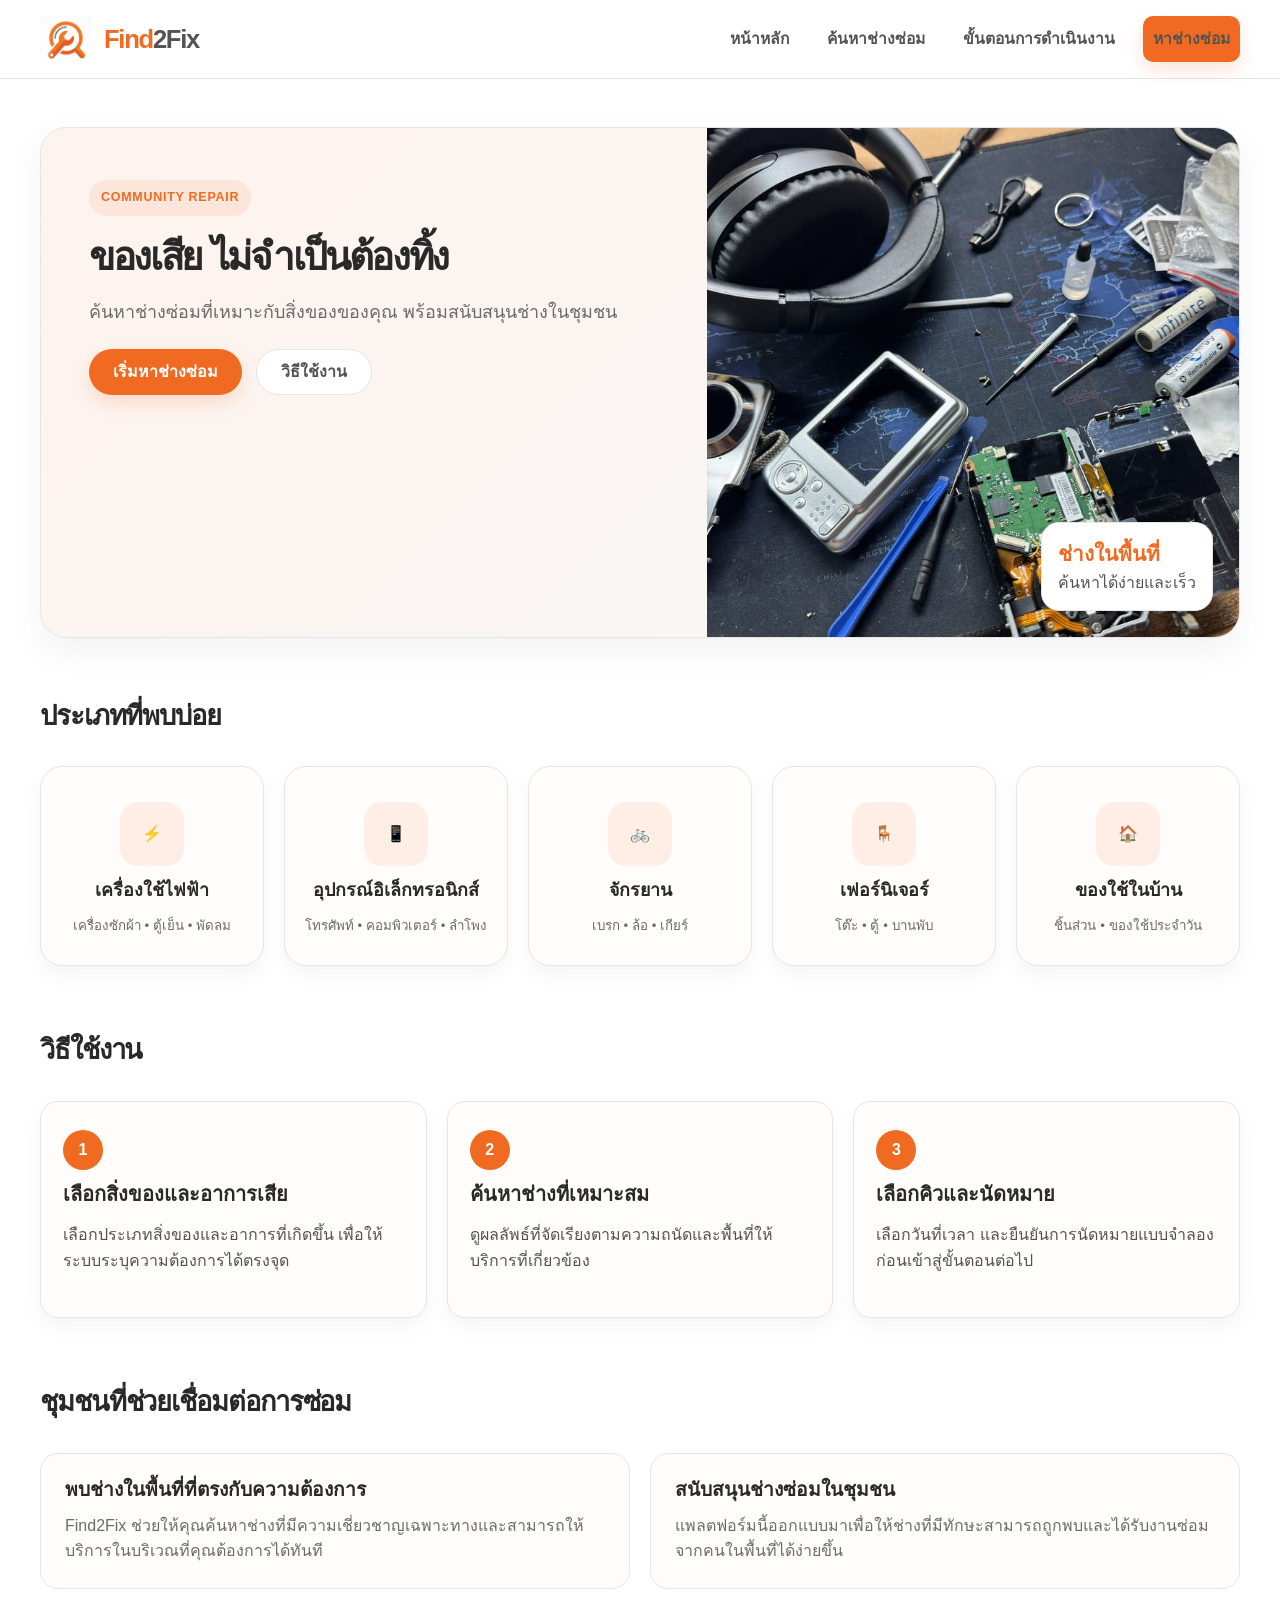
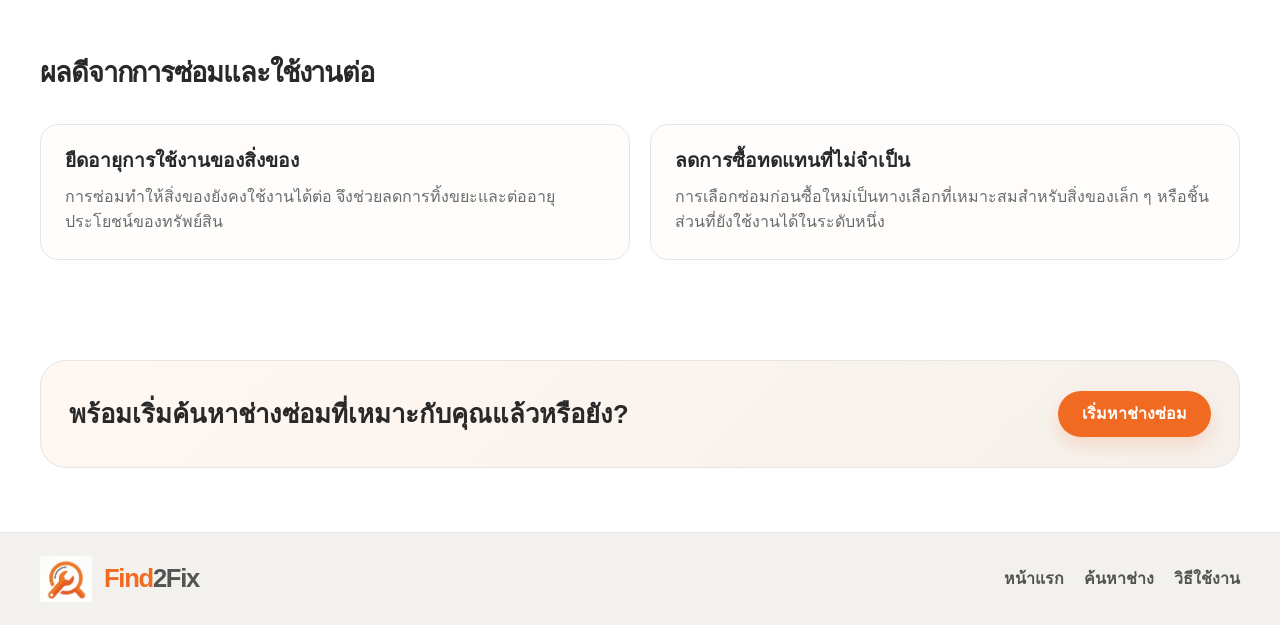
==== Find2Fix/index.html @ 143f9ff7 "Add files via upload" ====
<!DOCTYPE html>
<html lang="th">
  <head>
    <meta charset="UTF-8" />
    <meta name="viewport" content="width=device-width, initial-scale=1.0" />
    <title>Find2Fix | ค้นหาช่างซ่อมในชุมชน</title>
    <meta name="description" content="Find2Fix เป็นแพลตฟอร์มสำหรับค้นหาช่างซ่อมที่เหมาะกับสิ่งของและชุมชนของคุณ" />
    <link rel="stylesheet" href="css/style.css" />
  </head>
  <body data-page="home">
    <header class="site-header">
      <div class="container header-inner">
        <a href="index.html" class="brand" aria-label="Find2Fix home">
          <img class="brand-logo" src="image/f2f_logo02.jpg" alt="โลโก้ Find2Fix" />
          <span class="brand-text"><strong>Find</strong>2Fix</span>
        </a>
        <nav class="main-nav" aria-label="เมนูหลัก">
          <a href="index.html">หน้าหลัก</a>
          <a href="search.html">ค้นหาช่างซ่อม</a>
          <a href="#how-it-works">ขั้นตอนการดำเนินงาน</a>
          <a href="search.html" class="btn btn-primary">หาช่างซ่อม</a>
        </nav>
      </div>
    </header>

    <main>
      <section class="hero">
        <div class="container hero-card">
          <div class="hero-copy">
            <span class="eyebrow">Community repair</span>
            <h1>ของเสีย ไม่จำเป็นต้องทิ้ง</h1>
            <p>ค้นหาช่างซ่อมที่เหมาะกับสิ่งของของคุณ พร้อมสนับสนุนช่างในชุมชน</p>
            <div class="hero-actions">
              <a href="search.html" class="btn btn-primary">เริ่มหาช่างซ่อม</a>
              <a href="#how-it-works" class="btn btn-secondary">วิธีใช้งาน</a>
            </div>
          </div>
          <div class="hero-media">
            <img src="images/banner01.jpg" alt="ภาพสื่อส่งเสริมการซ่อมและการใช้ซ้ำ" class="hero-image" />
            <div class="overlay-badge">
              <strong>ช่างในพื้นที่</strong>
              ค้นหาได้ง่ายและเร็ว
            </div>
          </div>
        </div>
      </section>

      <section class="section">
        <div class="container">
          <div class="section-head">
            <div>
              <h2>ประเภทที่พบบ่อย</h2>
            </div>
          </div>
          <div class="category-grid">
            <button class="category-card" type="button" data-category-link="appliance" aria-label="ค้นหาช่างซ่อมเครื่องใช้ไฟฟ้า">
              <span class="category-icon" aria-hidden="true">⚡</span>
              <h3>เครื่องใช้ไฟฟ้า</h3>
              <small>เครื่องซักผ้า • ตู้เย็น • พัดลม</small>
            </button>
            <button class="category-card" type="button" data-category-link="electronics" aria-label="ค้นหาช่างซ่อมอุปกรณ์อิเล็กทรอนิกส์">
              <span class="category-icon" aria-hidden="true">📱</span>
              <h3>อุปกรณ์อิเล็กทรอนิกส์</h3>
              <small>โทรศัพท์ • คอมพิวเตอร์ • ลำโพง</small>
            </button>
            <button class="category-card" type="button" data-category-link="bike" aria-label="ค้นหาช่างซ่อมจักรยาน">
              <span class="category-icon" aria-hidden="true">🚲</span>
              <h3>จักรยาน</h3>
              <small>เบรก • ล้อ • เกียร์</small>
            </button>
            <button class="category-card" type="button" data-category-link="furniture" aria-label="ค้นหาช่างซ่อมเฟอร์นิเจอร์">
              <span class="category-icon" aria-hidden="true">🪑</span>
              <h3>เฟอร์นิเจอร์</h3>
              <small>โต๊ะ • ตู้ • บานพับ</small>
            </button>
            <button class="category-card" type="button" data-category-link="home" aria-label="ค้นหาช่างซ่อมของใช้ในบ้าน">
              <span class="category-icon" aria-hidden="true">🏠</span>
              <h3>ของใช้ในบ้าน</h3>
              <small>ชิ้นส่วน • ของใช้ประจำวัน</small>
            </button>
          </div>
        </div>
      </section>

      <section class="section" id="how-it-works">
        <div class="container">
          <div class="section-head">
            <h2>วิธีใช้งาน</h2>
          </div>
          <div class="steps-grid">
            <article class="step-card">
              <div class="step-number">1</div>
              <h3>เลือกสิ่งของและอาการเสีย</h3>
              <p>เลือกประเภทสิ่งของและอาการที่เกิดขึ้น เพื่อให้ระบบระบุความต้องการได้ตรงจุด</p>
            </article>
            <article class="step-card">
              <div class="step-number">2</div>
              <h3>ค้นหาช่างที่เหมาะสม</h3>
              <p>ดูผลลัพธ์ที่จัดเรียงตามความถนัดและพื้นที่ให้บริการที่เกี่ยวข้อง</p>
            </article>
            <article class="step-card">
              <div class="step-number">3</div>
              <h3>เลือกคิวและนัดหมาย</h3>
              <p>เลือกวันที่เวลา และยืนยันการนัดหมายแบบจำลองก่อนเข้าสู่ขั้นตอนต่อไป</p>
            </article>
          </div>
        </div>
      </section>

      <section class="section">
        <div class="container">
          <div class="section-head">
            <h2>ชุมชนที่ช่วยเชื่อมต่อการซ่อม</h2>
          </div>
          <div class="feature-grid">
            <article class="feature-card">
              <h3>พบช่างในพื้นที่ที่ตรงกับความต้องการ</h3>
              <p>Find2Fix ช่วยให้คุณค้นหาช่างที่มีความเชี่ยวชาญเฉพาะทางและสามารถให้บริการในบริเวณที่คุณต้องการได้ทันที</p>
            </article>
            <article class="feature-card">
              <h3>สนับสนุนช่างซ่อมในชุมชน</h3>
              <p>แพลตฟอร์มนี้ออกแบบมาเพื่อให้ช่างที่มีทักษะสามารถถูกพบและได้รับงานซ่อมจากคนในพื้นที่ได้ง่ายขึ้น</p>
            </article>
          </div>
        </div>
      </section>

      <section class="section">
        <div class="container">
          <div class="section-head">
            <h2>ผลดีจากการซ่อมและใช้งานต่อ</h2>
          </div>
          <div class="feature-grid">
            <article class="feature-card">
              <h3>ยืดอายุการใช้งานของสิ่งของ</h3>
              <p>การซ่อมทำให้สิ่งของยังคงใช้งานได้ต่อ จึงช่วยลดการทิ้งขยะและต่ออายุประโยชน์ของทรัพย์สิน</p>
            </article>
            <article class="feature-card">
              <h3>ลดการซื้อทดแทนที่ไม่จำเป็น</h3>
              <p>การเลือกซ่อมก่อนซื้อใหม่เป็นทางเลือกที่เหมาะสมสำหรับสิ่งของเล็ก ๆ หรือชิ้นส่วนที่ยังใช้งานได้ในระดับหนึ่ง</p>
            </article>
          </div>
        </div>
      </section>

      <section class="section">
        <div class="container">
          <div class="cta-banner">
            <h3>พร้อมเริ่มค้นหาช่างซ่อมที่เหมาะกับคุณแล้วหรือยัง?</h3>
            <a href="search.html" class="btn btn-primary">เริ่มหาช่างซ่อม</a>
          </div>
        </div>
      </section>
    </main>

    <footer class="site-footer">
      <div class="container footer-inner">
        <a href="index.html" class="brand" aria-label="Find2Fix home">
          <img class="brand-logo" src="image/f2f_logo.jpg" alt="โลโก้ Find2Fix" />
          <span class="brand-text"><strong>Find</strong>2Fix</span>
        </a>
        <div class="footer-links">
          <a href="index.html">หน้าแรก</a>
          <a href="search.html">ค้นหาช่าง</a>
          <a href="#how-it-works">วิธีใช้งาน</a>
        </div>
      </div>
    </footer>

    <script src="js/data.js"></script>
    <script src="js/app.js"></script>
  </body>
</html>
---- Find2Fix/css/style.css ----
:root {
  /* Brand */
  --color-primary: #F16A21;
  --color-text: #535353;
  --color-gray-light: #C8C8C8;
  --color-white: #FFFFFF;

  /* Supporting neutrals */
  --color-text-strong: #292929;
  --color-text-muted: #6B6B6B;
  --color-background-muted: #F7F7F7;
  --color-border: #E5E5E5;
  --color-disabled: #EEEEEE;
  --color-focus: #535353;

  /* Semantic states */
  --color-success: #276749;
  --color-error: #B42318;

  --color-surface: #fffdfb;
  --color-surface-alt: #f3f0ee;
  --color-bg: #f7f5f2;
  --color-warning: #d68022;
  --color-danger: var(--color-error);

  --font-family-base: "Noto Sans Thai", "Leelawadee UI", Tahoma, sans-serif;
  --text-display: 40px;
  --text-h1: 32px;
  --text-h2: 24px;
  --text-h3: 20px;
  --text-body-lg: 18px;
  --text-body: 16px;
  --text-small: 14px;
  --text-caption: 12px;

  --space-1: 4px;
  --space-2: 8px;
  --space-3: 12px;
  --space-4: 16px;
  --space-5: 20px;
  --space-6: 24px;
  --space-8: 32px;
  --space-10: 40px;
  --space-12: 48px;
  --space-16: 64px;
  --space-20: 80px;

  --shadow-soft: 0 12px 30px rgba(83, 83, 83, 0.08);
  --shadow-card: 0 8px 18px rgba(83, 83, 83, 0.06);
  --radius-sm: 12px;
  --radius-md: 18px;
  --radius-lg: 26px;
  --container: 1200px;
}

* { box-sizing: border-box; }

html { scroll-behavior: smooth; }

body {
  margin: 0;
  font-family: var(--font-family-base);
  background: var(--color-white);
  color: var(--color-text);
  line-height: 1.6;
  font-size: var(--text-body);
}

img { max-width: 100%; display: block; }
a { color: inherit; text-decoration: none; }
button, input, select, textarea { font: inherit; }

.container {
  width: min(var(--container), calc(100% - 32px));
  margin: 0 auto;
}

.site-header {
  position: sticky;
  top: 0;
  z-index: 30;
  background: rgba(255,255,255,0.92);
  backdrop-filter: blur(10px);
  border-bottom: 1px solid var(--color-border);
}

.header-inner {
  display: flex;
  align-items: center;
  justify-content: space-between;
  min-height: 78px;
  gap: 20px;
}

.brand {
  display: inline-flex;
  align-items: center;
  gap: 12px;
  min-width: 0;
}

.brand-logo {
  width: 52px;
  height: 52px;
  object-fit: contain;
  flex-shrink: 0;
}

.brand-text {
  font-size: clamp(1.5rem, 2vw, 2.2rem);
  font-weight: 800;
  letter-spacing: -0.05em;
  color: var(--color-text);
}

.brand-text strong {
  color: var(--color-primary);
  font-weight: 800;
}

.main-nav {
  display: flex;
  align-items: center;
  gap: 18px;
  flex-wrap: wrap;
  justify-content: center;
}

.main-nav a {
  color: var(--color-text);
  font-weight: 600;
  font-size: 0.98rem;
  padding: 8px 10px;
  border-radius: 10px;
  transition: 0.2s ease;
}

.main-nav a:hover,
.main-nav a:focus-visible {
  background: rgba(241,106,33,0.08);
  color: var(--color-primary);
  outline: none;
}

.btn {
  display: inline-flex;
  align-items: center;
  justify-content: center;
  gap: 8px;
  border: none;
  border-radius: 999px;
  cursor: pointer;
  padding: 12px 24px;
  font-weight: 700;
  line-height: 1.2;
  text-decoration: none;
  transition: 0.2s ease;
  min-height: 46px;
}

.btn:focus-visible,
button:focus-visible,
input:focus-visible,
select:focus-visible,
textarea:focus-visible,
a:focus-visible {
  outline: 3px solid rgba(241,106,33,0.25);
  outline-offset: 2px;
  box-shadow: 0 0 0 3px rgba(83,83,83,0.15);
}

.btn-primary {
  background: var(--color-primary);
  color: var(--color-white);
  box-shadow: 0 8px 18px rgba(241,106,33,0.18);
}

.btn-primary:hover,
.btn-primary:focus-visible {
  background: #d95e18;
}

.btn-secondary {
  background: var(--color-white);
  color: var(--color-text);
  border: 1px solid var(--color-border);
}

.btn-secondary:hover,
.btn-secondary:focus-visible {
  border-color: var(--color-primary);
  color: var(--color-primary);
}

.btn-ghost {
  background: transparent;
  color: var(--color-text);
  border: 1px solid var(--color-border);
}

.btn-ghost:hover,
.btn-ghost:focus-visible {
  border-color: var(--color-primary);
  color: var(--color-primary);
}

.btn[disabled] {
  opacity: 0.55;
  cursor: not-allowed;
  box-shadow: none;
}

.page-shell {
  padding: 28px 0 60px;
}

.hero {
  padding: 48px 0 28px;
}

.hero-card {
  display: grid;
  grid-template-columns: 1.2fr 1fr;
  gap: 28px;
  background: linear-gradient(135deg, rgba(241,106,33,0.08), rgba(200,200,200,0.15));
  border: 1px solid var(--color-border);
  border-radius: var(--radius-lg);
  overflow: hidden;
  box-shadow: var(--shadow-soft);
}

.hero-copy {
  padding: 52px 48px 40px;
}

.eyebrow {
  display: inline-flex;
  align-items: center;
  gap: 8px;
  background: rgba(241,106,33,0.1);
  color: var(--color-primary);
  border-radius: 999px;
  padding: 8px 12px;
  font-size: 0.78rem;
  font-weight: 700;
  letter-spacing: 0.06em;
  text-transform: uppercase;
}

h1, h2, h3, h4 {
  margin: 0 0 12px;
  color: var(--color-text-strong);
  line-height: 1.2;
  font-weight: 700;
}

h1 {
  font-size: clamp(2rem, 3vw, var(--text-display));
  letter-spacing: -0.06em;
  margin-top: 18px;
}

h2 {
  font-size: clamp(1.6rem, 2vw, var(--text-h2));
}

h3 {
  font-size: var(--text-h3);
}

.hero-copy p {
  font-size: var(--text-body-lg);
  color: var(--color-text-muted);
  max-width: 60ch;
  margin-bottom: 22px;
}

.hero-actions {
  display: flex;
  flex-wrap: wrap;
  gap: 14px;
}

.hero-media {
  position: relative;
  min-height: 420px;
  background: linear-gradient(135deg, #f6eee7, #eae4e0);
}

.hero-image {
  width: 100%;
  height: 100%;
  object-fit: cover;
}

.overlay-badge {
  position: absolute;
  right: 26px;
  bottom: 26px;
  background: var(--color-white);
  color: var(--color-text);
  border-radius: 18px;
  padding: 14px 16px;
  box-shadow: var(--shadow-card);
  border: 1px solid var(--color-border);
}

.overlay-badge strong {
  display: block;
  color: var(--color-primary);
  font-size: 1.3rem;
}

.section {
  padding: 34px 0;
}

.section-head {
  display: flex;
  align-items: flex-end;
  justify-content: space-between;
  gap: 20px;
  margin-bottom: 22px;
}

.section-head h2 {
  font-size: clamp(1.7rem, 2vw, 2.6rem);
  letter-spacing: -0.04em;
}

.section-sub {
  color: var(--color-text-muted);
  font-size: var(--text-body);
}

.category-grid,
.tech-grid,
.steps-grid,
.feature-grid {
  display: grid;
  gap: 20px;
}

.category-grid {
  grid-template-columns: repeat(5, minmax(0,1fr));
}

.category-card {
  background: var(--color-surface);
  border: 1px solid var(--color-border);
  border-radius: 22px;
  padding: 24px 18px 18px;
  min-height: 200px;
  display: flex;
  flex-direction: column;
  align-items: center;
  justify-content: center;
  text-align: center;
  gap: 14px;
  box-shadow: var(--shadow-card);
  transition: 0.2s ease;
}

.category-card:hover,
.category-card:focus-within {
  border-color: rgba(241,106,33,0.5);
  transform: translateY(-2px);
}

.category-icon {
  width: 64px;
  height: 64px;
  border-radius: 18px;
  background: rgba(241,106,33,0.1);
  display: inline-flex;
  align-items: center;
  justify-content: center;
  color: var(--color-primary);
}

.category-card h3 {
  margin: 0;
  font-size: 1.12rem;
  font-weight: 700;
}

.category-card small {
  color: var(--color-text-muted);
}

.steps-grid {
  grid-template-columns: repeat(3, minmax(0,1fr));
}

.step-card {
  background: var(--color-surface);
  border: 1px solid var(--color-border);
  border-radius: var(--radius-md);
  padding: 28px 22px;
  box-shadow: var(--shadow-card);
}

.step-number {
  width: 40px;
  height: 40px;
  border-radius: 50%;
  background: var(--color-primary);
  color: var(--color-white);
  display: inline-flex;
  align-items: center;
  justify-content: center;
  font-weight: 800;
  margin-bottom: 12px;
}

.feature-grid {
  grid-template-columns: repeat(2, minmax(0,1fr));
}

.feature-card {
  background: var(--color-surface);
  border-radius: var(--radius-md);
  border: 1px solid var(--color-border);
  padding: 24px;
}

.feature-card h3 {
  font-size: 1.2rem;
}

.feature-card p {
  margin: 0;
  color: var(--color-text-muted);
}

.cta-banner {
  margin: 32px 0 0;
  background: linear-gradient(135deg, #fff7f2, #f5f0eb);
  border: 1px solid var(--color-border);
  border-radius: var(--radius-lg);
  padding: 30px 28px;
  display: flex;
  align-items: center;
  justify-content: space-between;
  gap: 20px;
}

.cta-banner h3 { margin: 0; font-size: clamp(1.6rem, 2vw, 2.2rem); }

.site-footer {
  background: #f3f1ee;
  border-top: 1px solid var(--color-border);
  margin-top: 30px;
}

.footer-inner {
  display: flex;
  align-items: center;
  justify-content: space-between;
  gap: 20px;
  padding: 20px 0;
  flex-wrap: wrap;
}

.footer-links {
  display: flex;
  align-items: center;
  gap: 20px;
  flex-wrap: wrap;
}

.footer-links a {
  color: var(--color-text);
  font-weight: 600;
}

.page-header {
  padding: 30px 0 10px;
}

.page-header-card {
  background: linear-gradient(135deg, rgba(241,106,33,0.07), rgba(200,200,200,0.12));
  border: 1px solid var(--color-border);
  border-radius: var(--radius-lg);
  padding: 28px;
}

.progress-steps {
  display: flex;
  align-items: center;
  gap: 18px;
  flex-wrap: wrap;
  margin-top: 18px;
}

.progress-step {
  display: inline-flex;
  align-items: center;
  gap: 12px;
  color: var(--color-text-muted);
  font-weight: 600;
}

.progress-step .dot {
  width: 12px;
  height: 12px;
  border-radius: 50%;
  background: var(--color-gray-light);
  display: inline-block;
}

.progress-step.active .dot {
  background: var(--color-primary);
}

.progress-step.active {
  color: var(--color-primary);
}

.search-layout,
.matching-layout,
.detail-layout {
  display: grid;
  grid-template-columns: minmax(0, 2fr) minmax(280px, 1fr);
  gap: 24px;
}

.panel {
  background: var(--color-surface);
  border: 1px solid var(--color-border);
  border-radius: var(--radius-lg);
  box-shadow: var(--shadow-card);
  padding: 24px;
}

.panel h3 {
  margin-top: 0;
  font-size: 1.4rem;
}

.form-group {
  margin-bottom: 20px;
}

.form-row {
  display: grid;
  grid-template-columns: repeat(2, minmax(0,1fr));
  gap: 16px;
}

label {
  display: block;
  font-weight: 700;
  margin-bottom: 8px;
  color: var(--color-text);
}

input, select, textarea {
  width: 100%;
  display: block;
  background: var(--color-white);
  border: 1px solid var(--color-border);
  border-radius: 14px;
  padding: 12px 14px;
  color: var(--color-text);
  transition: border-color 0.2s ease, box-shadow 0.2s ease;
}

textarea {
  resize: vertical;
  min-height: 96px;
}

input:hover, select:hover, textarea:hover {
  border-color: rgba(241,106,33,0.4);
}

input:focus, select:focus, textarea:focus {
  border-color: var(--color-primary);
  box-shadow: 0 0 0 4px rgba(241,106,33,0.09);
  outline: none;
}

.field-error,
.validation-message {
  display: none;
  color: var(--color-error);
  font-size: 0.85rem;
  margin-top: 8px;
  font-weight: 600;
}

.field-error.visible,
.validation-message.visible {
  display: block;
}

.category-option-grid,
.symptom-grid,
.slot-grid {
  display: grid;
  gap: 12px;
}

.category-option-grid {
  grid-template-columns: repeat(2, minmax(0,1fr));
}

.category-option {
  background: var(--color-white);
  border: 1px solid var(--color-border);
  border-radius: 16px;
  padding: 16px 14px;
  cursor: pointer;
  text-align: center;
  font-weight: 700;
  color: var(--color-text);
  transition: 0.2s ease;
}

.category-option:hover,
.category-option:focus-visible {
  border-color: rgba(241,106,33,0.4);
  box-shadow: 0 8px 18px rgba(241,106,33,0.08);
  outline: none;
}

.category-option.selected {
  background: rgba(241,106,33,0.1);
  border-color: var(--color-primary);
  color: var(--color-primary);
}

.symptom-grid {
  grid-template-columns: repeat(2, minmax(0,1fr));
}

.symptom-pill {
  background: var(--color-white);
  border: 1px solid var(--color-border);
  border-radius: 999px;
  padding: 10px 12px;
  text-align: center;
  cursor: pointer;
  color: var(--color-text);
  font-weight: 600;
  transition: 0.2s ease;
}

.symptom-pill.selected {
  background: var(--color-primary);
  border-color: var(--color-primary);
  color: var(--color-white);
}

.summary-box,
.booking-summary,
.status-box {
  background: var(--color-surface-alt);
  border: 1px solid var(--color-border);
  border-radius: 18px;
  padding: 18px;
}

.summary-box h4,
.booking-summary h4,
.status-box h4 {
  margin: 0 0 10px;
  font-size: 1.05rem;
}

.summary-list {
  list-style: none;
  margin: 0;
  padding: 0;
  display: grid;
  gap: 10px;
}

.summary-list li {
  display: flex;
  gap: 10px;
  align-items: flex-start;
  color: var(--color-text-muted);
}

.summary-list strong { color: var(--color-text); }

.form-actions,
.inline-actions {
  display: flex;
  flex-wrap: wrap;
  gap: 12px;
  margin-top: 24px;
}

.search-summary {
  display: grid;
  gap: 10px;
}

.tech-card {
  background: var(--color-white);
  border: 1px solid var(--color-border);
  border-radius: 20px;
  overflow: hidden;
  display: grid;
  grid-template-columns: 180px 1fr;
  box-shadow: var(--shadow-card);
}

.tech-photo {
  min-height: 240px;
  background: linear-gradient(135deg, #f7d9c7, #efebea);
  position: relative;
  overflow: hidden;
}

.tech-photo .avatar {
  width: 100%;
  height: 100%;
  display: flex;
  align-items: center;
  justify-content: center;
  font-size: 2.4rem;
  font-weight: 800;
  color: var(--color-primary);
}

.tech-info {
  padding: 20px 20px 18px;
}

.tech-topline {
  display: flex;
  justify-content: space-between;
  align-items: flex-start;
  gap: 12px;
  margin-bottom: 10px;
}

.tech-name {
  font-size: 1.5rem;
  font-weight: 800;
}

.rating-badge,
.price-tag,
.status-tag {
  display: inline-flex;
  align-items: center;
  border-radius: 999px;
  padding: 8px 12px;
  font-size: 0.8rem;
  font-weight: 700;
}

.rating-badge {
  background: rgba(241,106,33,0.12);
  color: var(--color-primary);
}

.price-tag {
  background: rgba(83,83,83,0.06);
  color: var(--color-text);
}

.tech-meta {
  display: flex;
  flex-wrap: wrap;
  gap: 8px;
  margin-bottom: 12px;
}

.meta-pill {
  background: var(--color-surface-alt);
  border-radius: 999px;
  padding: 7px 12px;
  font-size: 0.8rem;
  color: var(--color-text);
  border: 1px solid var(--color-border);
}

.match-reason {
  background: rgba(83,83,83,0.04);
  border-left: 4px solid var(--color-primary);
  border-radius: 12px;
  padding: 12px 14px;
  margin: 14px 0 16px;
  color: var(--color-text);
}

.tech-actions {
  display: flex;
  justify-content: space-between;
  gap: 12px;
  align-items: center;
  margin-top: 12px;
}

.empty-state {
  border: 1px dashed var(--color-border);
  background: #fffaf8;
  border-radius: var(--radius-lg);
  padding: 30px;
  text-align: center;
}

.empty-state h3 {
  margin-bottom: 10px;
}

.detail-header {
  display: flex;
  justify-content: space-between;
  align-items: center;
  gap: 14px;
  margin-bottom: 18px;
}

.avatar-large {
  width: 140px;
  height: 140px;
  border-radius: 28px;
  background: linear-gradient(135deg, #f7d9c7, #f0eee9);
  display: flex;
  align-items: center;
  justify-content: center;
  color: var(--color-primary);
  font-size: 3rem;
  font-weight: 800;
}

.profile-grid {
  display: grid;
  grid-template-columns: 180px 1fr;
  gap: 20px;
  align-items: center;
}

.detail-list {
  list-style: none;
  padding: 0;
  margin: 0;
  display: grid;
  gap: 9px;
}

.detail-list li {
  color: var(--color-text-muted);
}

.detail-list strong {
  color: var(--color-text);
}

.gallery-grid {
  display: grid;
  grid-template-columns: repeat(3, minmax(0, 1fr));
  gap: 12px;
  margin-top: 12px;
}

.gallery-item {
  min-height: 120px;
  border-radius: 16px;
  background: linear-gradient(135deg, rgba(241,106,33,0.12), rgba(83,83,83,0.06));
  border: 1px solid var(--color-border);
  display: flex;
  align-items: center;
  justify-content: center;
  color: var(--color-primary);
  font-weight: 700;
}

.slot-grid {
  grid-template-columns: repeat(2, minmax(0,1fr));
}

.slot-button {
  border: 1px solid var(--color-border);
  background: var(--color-white);
  border-radius: 14px;
  padding: 10px 14px;
  text-align: center;
  cursor: pointer;
  color: var(--color-text);
  font-weight: 700;
}

.slot-button:not(:disabled):hover,
.slot-button:not(:disabled):focus-visible {
  border-color: rgba(241,106,33,0.4);
  outline: none;
}

.slot-button.selected {
  background: rgba(241,106,33,0.1);
  border-color: var(--color-primary);
  color: var(--color-primary);
}

.slot-button:disabled {
  opacity: 0.45;
  cursor: not-allowed;
  background: rgba(83,83,83,0.04);
}

.booking-stage {
  display: none;
}

.booking-stage.active {
  display: block;
}

.confirmation-box {
  border: 1px solid rgba(45,138,93,0.3);
  background: rgba(45,138,93,0.06);
  border-radius: 18px;
  padding: 24px;
}

.confirmation-box h3 {
  color: var(--color-success);
}

@media (max-width: 980px) {
  .category-grid { grid-template-columns: repeat(2, minmax(0,1fr)); }
  .search-layout,
  .matching-layout,
  .detail-layout,
  .hero-card { grid-template-columns: 1fr; }
  .tech-card { grid-template-columns: 1fr; }
}

@media (max-width: 720px) {
  .header-inner {
    flex-direction: column;
    align-items: flex-start;
    padding: 18px 0;
  }
  .main-nav {
    justify-content: flex-start;
    width: 100%;
  }
  .hero-copy {
    padding: 28px 22px 18px;
  }
  .section-head,
  .cta-banner,
  .detail-header,
  .tech-actions,
  .footer-inner {
    flex-direction: column;
    align-items: flex-start;
  }
  .steps-grid,
  .feature-grid,
  .slot-grid,
  .category-option-grid,
  .symptom-grid,
  .form-row {
    grid-template-columns: 1fr;
  }
  .btn {
    width: 100%;
  }
  .hero-actions,
  .form-actions,
  .inline-actions {
    width: 100%;
  }
  .hero-actions .btn,
  .form-actions .btn,
  .inline-actions .btn {
    flex: 1 1 100%;
  }
}
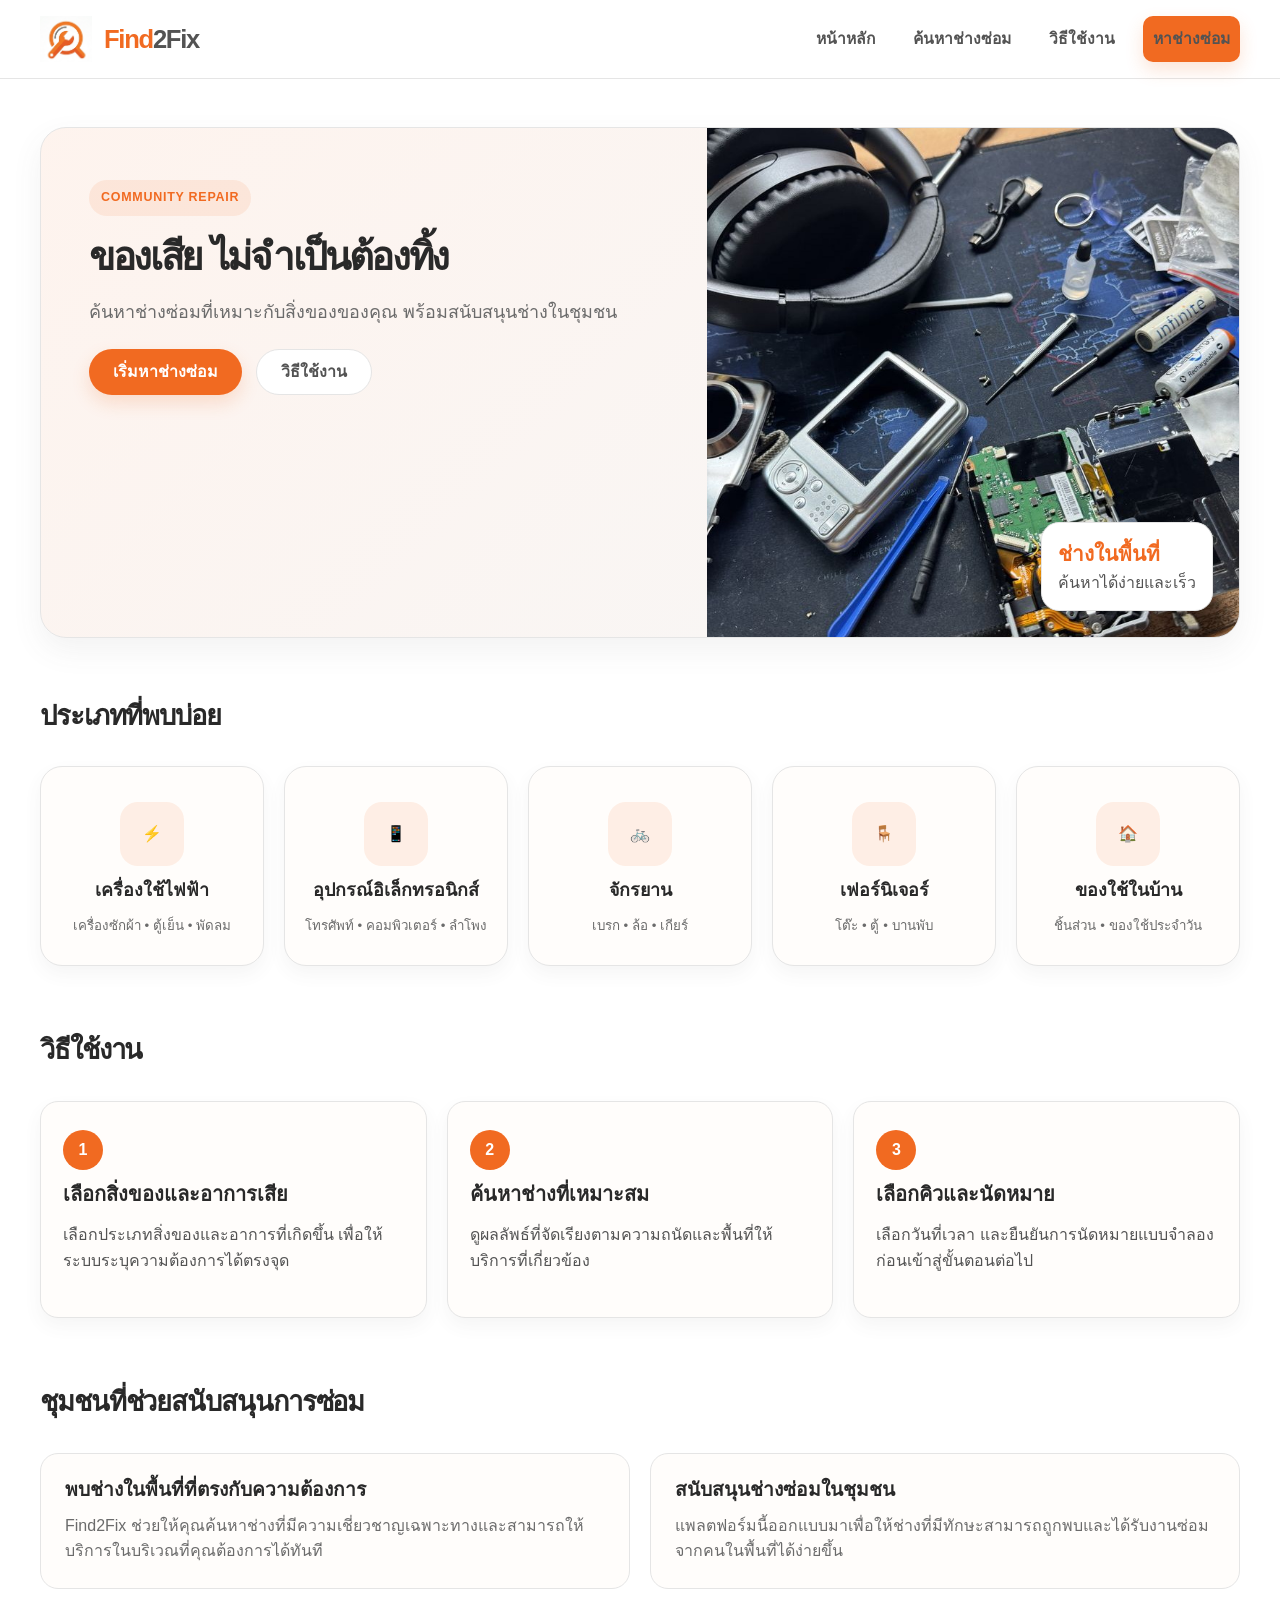
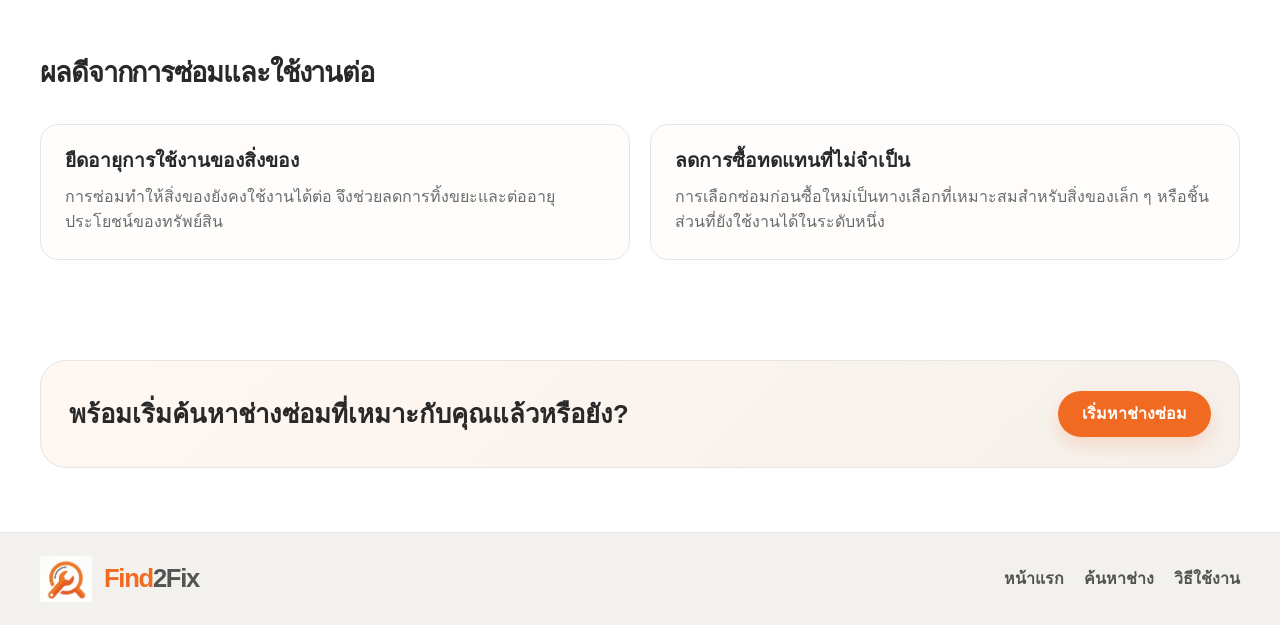
==== commit 2787e5fb: "Add files via upload" ====
--- a/Find2Fix/index.html
+++ b/Find2Fix/index.html
@@ -17,7 +17,7 @@
         <nav class="main-nav" aria-label="เมนูหลัก">
           <a href="index.html">หน้าหลัก</a>
           <a href="search.html">ค้นหาช่างซ่อม</a>
-          <a href="#how-it-works">ขั้นตอนการดำเนินงาน</a>
+          <a href="#how-it-works">วิธีใช้งาน</a>
           <a href="search.html" class="btn btn-primary">หาช่างซ่อม</a>
         </nav>
       </div>
@@ -110,7 +110,7 @@
       <section class="section">
         <div class="container">
           <div class="section-head">
-            <h2>ชุมชนที่ช่วยเชื่อมต่อการซ่อม</h2>
+            <h2>ชุมชนที่ช่วยสนับสนุนการซ่อม</h2>
           </div>
           <div class="feature-grid">
             <article class="feature-card">
